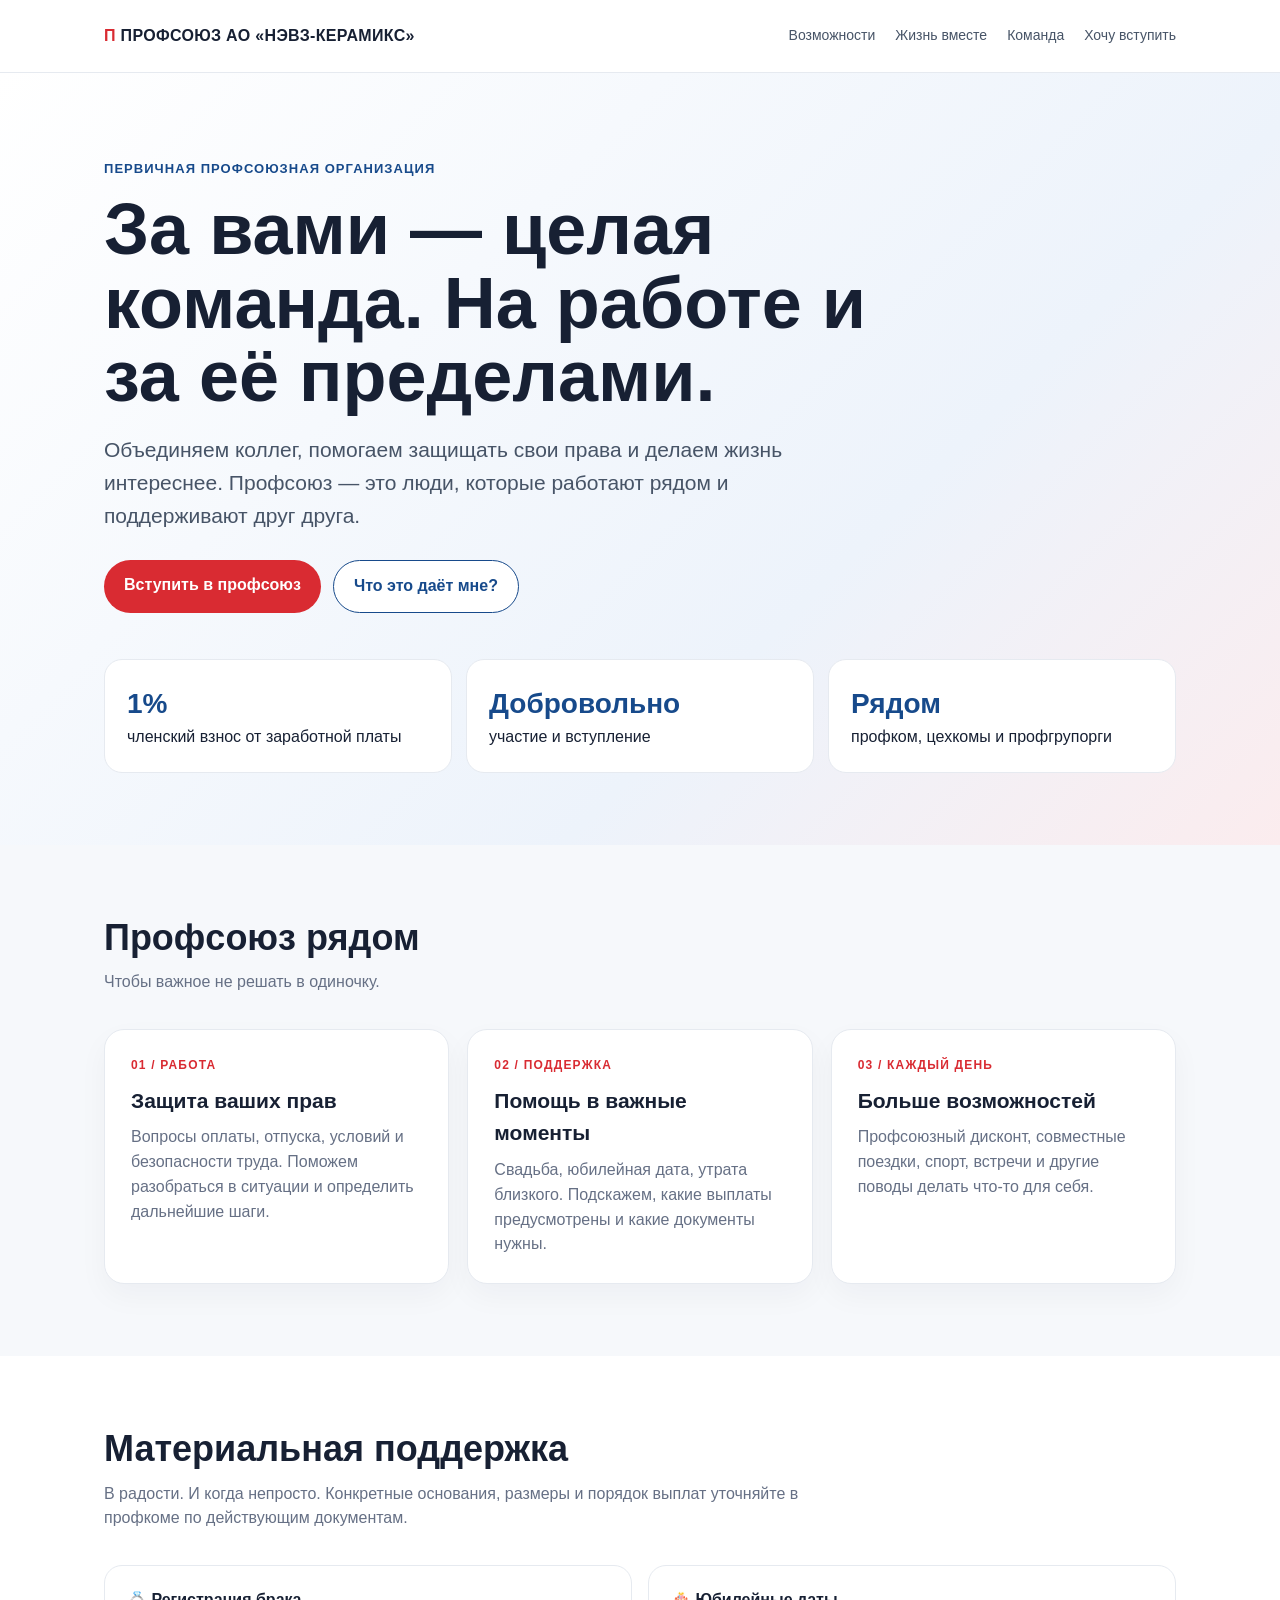
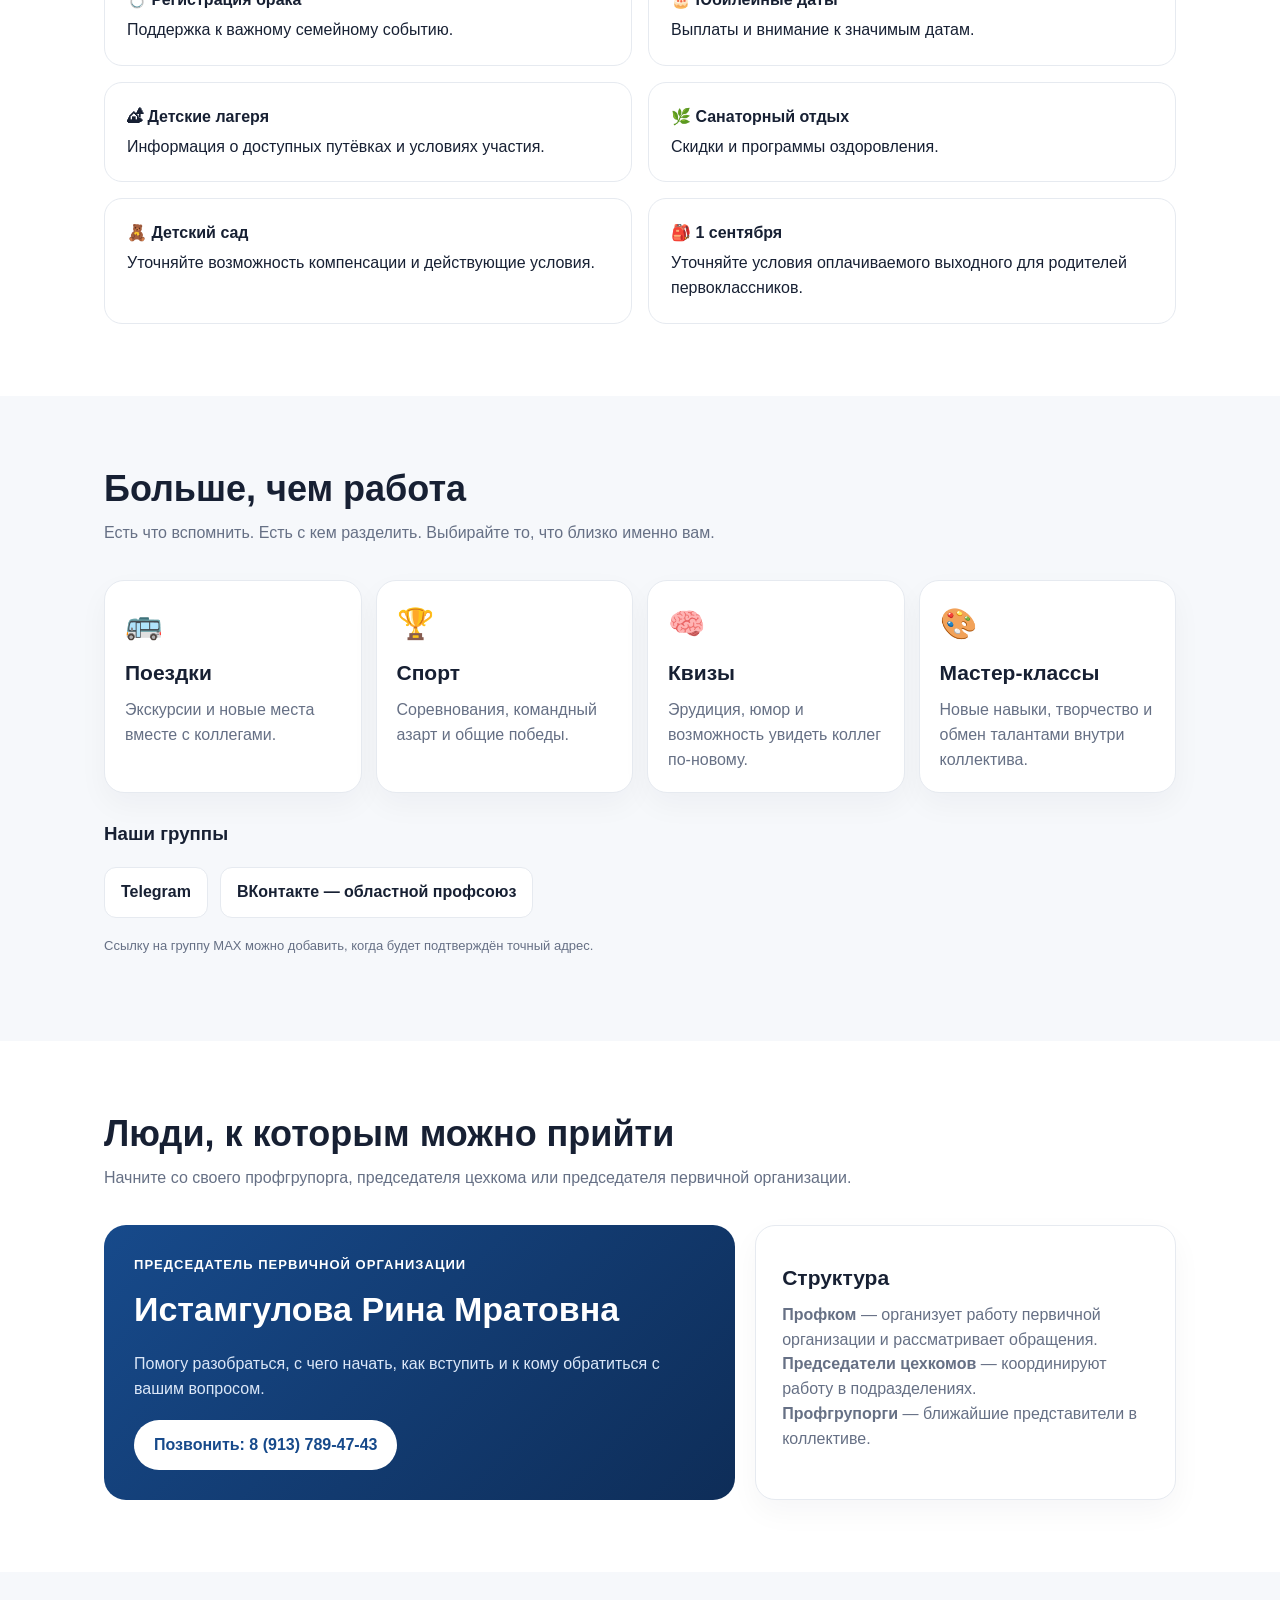
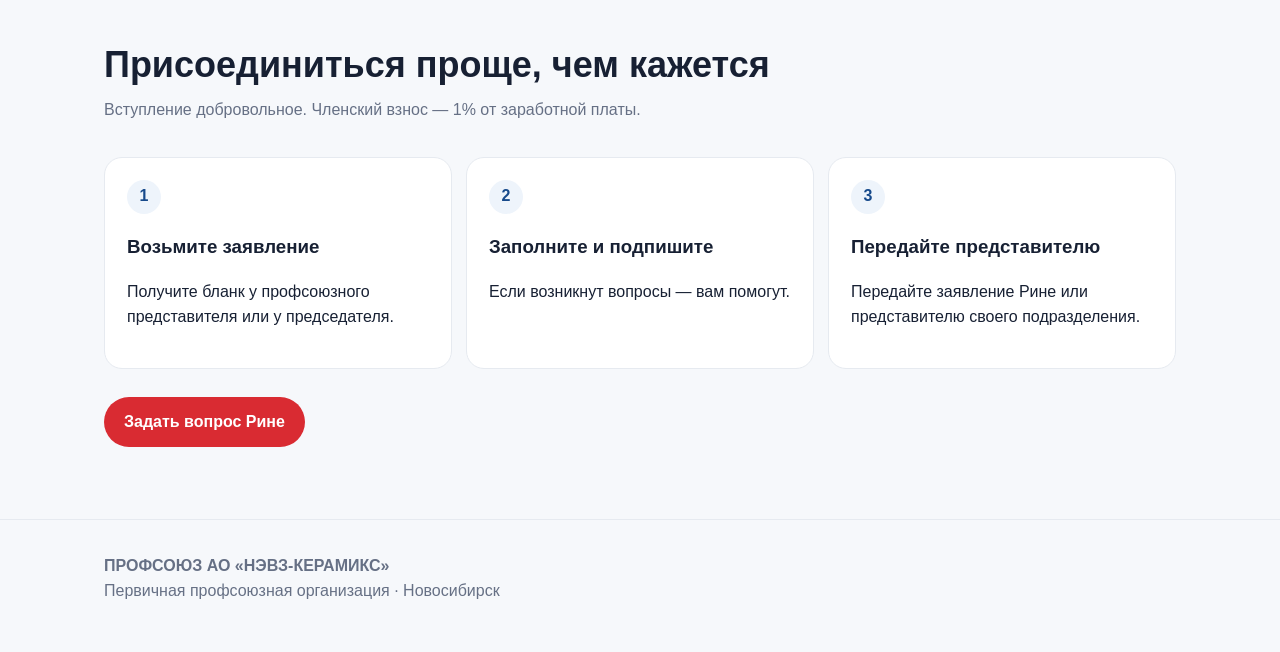
==== profsoyuz/index.html @ 1c648e4d "Add public trade union site" ====
<!doctype html>
<html lang="ru">
<head>
<meta charset="utf-8">
<meta name="viewport" content="width=device-width,initial-scale=1">
<title>Профсоюз АО «НЭВЗ-КЕРАМИКС»</title>
<meta name="description" content="Первичная профсоюзная организация АО «НЭВЗ-КЕРАМИКС»: помощь, льготы, мероприятия, контакты и вступление.">
<style>
:root{--blue:#174a8b;--red:#d92b32;--ink:#172033;--soft:#667085;--bg:#f6f8fb;--card:#fff;--line:#e6eaf0}
*{box-sizing:border-box}html{scroll-behavior:smooth}body{margin:0;font-family:Arial,Helvetica,sans-serif;background:var(--bg);color:var(--ink);line-height:1.55}
a{color:inherit}.wrap{max-width:1120px;margin:auto;padding:0 24px}.top{position:sticky;top:0;background:rgba(255,255,255,.96);backdrop-filter:blur(8px);border-bottom:1px solid var(--line);z-index:20}
.nav{height:72px;display:flex;align-items:center;justify-content:space-between;gap:20px}.brand{font-weight:800;letter-spacing:.02em}.brand b{color:var(--red)}
.links{display:flex;gap:20px;font-size:14px}.links a{text-decoration:none;color:#475467}.btn{display:inline-block;text-decoration:none;padding:13px 20px;border-radius:999px;font-weight:700}
.btn.primary{background:var(--red);color:#fff}.btn.secondary{border:1px solid var(--blue);color:var(--blue);background:#fff}
.hero{padding:86px 0 72px;background:linear-gradient(135deg,#fff 0%,#edf3fb 65%,#fbecee 100%)}.eyebrow{color:var(--blue);font-size:13px;font-weight:800;letter-spacing:.08em;text-transform:uppercase}
h1{font-size:clamp(38px,6vw,72px);line-height:1.02;margin:14px 0 18px;max-width:850px}.lead{font-size:21px;color:#475467;max-width:760px}.actions{display:flex;gap:12px;flex-wrap:wrap;margin-top:28px}
.stats{display:grid;grid-template-columns:repeat(3,1fr);gap:14px;margin-top:46px}.stat{background:#fff;border:1px solid var(--line);border-radius:18px;padding:22px}.stat b{display:block;color:var(--blue);font-size:28px}
section{padding:72px 0}.head{max-width:760px;margin-bottom:34px}.head h2{font-size:36px;line-height:1.15;margin:0 0 12px}.head p{color:var(--soft);margin:0}
.grid3{display:grid;grid-template-columns:repeat(3,1fr);gap:18px}.card{background:var(--card);border:1px solid var(--line);border-radius:20px;padding:26px;box-shadow:0 12px 30px rgba(23,32,51,.04)}
.card .num{font-size:12px;font-weight:800;color:var(--red);letter-spacing:.1em}.card h3{margin:10px 0 8px;font-size:21px}.card p{color:var(--soft);margin:0}
.alt{background:#fff}.benefits{display:grid;grid-template-columns:repeat(2,1fr);gap:16px}.benefit{border:1px solid var(--line);border-radius:18px;padding:22px}.benefit b{display:block;margin-bottom:5px}
.life{display:grid;grid-template-columns:repeat(4,1fr);gap:14px}.life .card{padding:20px}.life .emoji{font-size:30px}
.person{display:grid;grid-template-columns:1.2fr .8fr;gap:20px;align-items:stretch}.personbox{background:linear-gradient(135deg,var(--blue),#0e2d58);color:#fff;border-radius:22px;padding:30px}.personbox p{color:#dbe7f8}.contact{display:flex;gap:10px;flex-wrap:wrap;margin-top:18px}.contact .btn{background:#fff;color:var(--blue)}
.steps{display:grid;grid-template-columns:repeat(3,1fr);gap:14px}.step{background:#fff;border:1px solid var(--line);border-radius:18px;padding:22px}.step span{width:34px;height:34px;border-radius:50%;background:#eef4fb;color:var(--blue);display:grid;place-items:center;font-weight:800}
.socials{display:flex;gap:12px;flex-wrap:wrap}.socials a{padding:12px 16px;border:1px solid var(--line);border-radius:12px;background:#fff;text-decoration:none;font-weight:700}
footer{padding:34px 0 48px;color:#667085;border-top:1px solid var(--line)}
.note{font-size:13px;color:#667085;margin-top:18px}
@media(max-width:850px){.links{display:none}.stats,.grid3,.steps{grid-template-columns:1fr}.benefits,.life,.person{grid-template-columns:1fr}h1{font-size:42px}.hero{padding-top:58px}}
</style>
</head>
<body>
<header class="top"><div class="wrap nav"><div class="brand"><b>П</b> ПРОФСОЮЗ АО «НЭВЗ-КЕРАМИКС»</div><nav class="links"><a href="#benefits">Возможности</a><a href="#life">Жизнь вместе</a><a href="#team">Команда</a><a href="#join">Хочу вступить</a></nav></div></header>

<main>
<section class="hero"><div class="wrap">
<div class="eyebrow">Первичная профсоюзная организация</div>
<h1>За вами — целая команда. На работе и за её пределами.</h1>
<p class="lead">Объединяем коллег, помогаем защищать свои права и делаем жизнь интереснее. Профсоюз — это люди, которые работают рядом и поддерживают друг друга.</p>
<div class="actions"><a class="btn primary" href="#join">Вступить в профсоюз</a><a class="btn secondary" href="#benefits">Что это даёт мне?</a></div>
<div class="stats"><div class="stat"><b>1%</b>членский взнос от заработной платы</div><div class="stat"><b>Добровольно</b>участие и вступление</div><div class="stat"><b>Рядом</b>профком, цехкомы и профгрупорги</div></div>
</div></section>

<section id="benefits"><div class="wrap">
<div class="head"><h2>Профсоюз рядом</h2><p>Чтобы важное не решать в одиночку.</p></div>
<div class="grid3">
<div class="card"><div class="num">01 / РАБОТА</div><h3>Защита ваших прав</h3><p>Вопросы оплаты, отпуска, условий и безопасности труда. Поможем разобраться в ситуации и определить дальнейшие шаги.</p></div>
<div class="card"><div class="num">02 / ПОДДЕРЖКА</div><h3>Помощь в важные моменты</h3><p>Свадьба, юбилейная дата, утрата близкого. Подскажем, какие выплаты предусмотрены и какие документы нужны.</p></div>
<div class="card"><div class="num">03 / КАЖДЫЙ ДЕНЬ</div><h3>Больше возможностей</h3><p>Профсоюзный дисконт, совместные поездки, спорт, встречи и другие поводы делать что-то для себя.</p></div>
</div>
</div></section>

<section class="alt"><div class="wrap">
<div class="head"><h2>Материальная поддержка</h2><p>В радости. И когда непросто. Конкретные основания, размеры и порядок выплат уточняйте в профкоме по действующим документам.</p></div>
<div class="benefits">
<div class="benefit"><b>💍 Регистрация брака</b>Поддержка к важному семейному событию.</div>
<div class="benefit"><b>🎂 Юбилейные даты</b>Выплаты и внимание к значимым датам.</div>
<div class="benefit"><b>🏕 Детские лагеря</b>Информация о доступных путёвках и условиях участия.</div>
<div class="benefit"><b>🌿 Санаторный отдых</b>Скидки и программы оздоровления.</div>
<div class="benefit"><b>🧸 Детский сад</b>Уточняйте возможность компенсации и действующие условия.</div>
<div class="benefit"><b>🎒 1 сентября</b>Уточняйте условия оплачиваемого выходного для родителей первоклассников.</div>
</div>
</div></section>

<section id="life"><div class="wrap">
<div class="head"><h2>Больше, чем работа</h2><p>Есть что вспомнить. Есть с кем разделить. Выбирайте то, что близко именно вам.</p></div>
<div class="life">
<div class="card"><div class="emoji">🚌</div><h3>Поездки</h3><p>Экскурсии и новые места вместе с коллегами.</p></div>
<div class="card"><div class="emoji">🏆</div><h3>Спорт</h3><p>Соревнования, командный азарт и общие победы.</p></div>
<div class="card"><div class="emoji">🧠</div><h3>Квизы</h3><p>Эрудиция, юмор и возможность увидеть коллег по-новому.</p></div>
<div class="card"><div class="emoji">🎨</div><h3>Мастер-классы</h3><p>Новые навыки, творчество и обмен талантами внутри коллектива.</p></div>
</div>
<div style="margin-top:26px"><h3>Наши группы</h3><div class="socials"><a href="https://t.me/ppokeramics" target="_blank" rel="noopener">Telegram</a><a href="https://vk.ru/profelektr" target="_blank" rel="noopener">ВКонтакте — областной профсоюз</a></div><p class="note">Ссылку на группу MAX можно добавить, когда будет подтверждён точный адрес.</p></div>
</div></section>

<section class="alt" id="team"><div class="wrap">
<div class="head"><h2>Люди, к которым можно прийти</h2><p>Начните со своего профгрупорга, председателя цехкома или председателя первичной организации.</p></div>
<div class="person">
<div class="personbox"><div class="eyebrow" style="color:#fff">Председатель первичной организации</div><h2 style="font-size:34px;margin:8px 0">Истамгулова Рина Мратовна</h2><p>Помогу разобраться, с чего начать, как вступить и к кому обратиться с вашим вопросом.</p><div class="contact"><a class="btn" href="tel:+79137894743">Позвонить: 8 (913) 789-47-43</a></div></div>
<div class="card"><h3>Структура</h3><p><b>Профком</b> — организует работу первичной организации и рассматривает обращения.</p><p><b>Председатели цехкомов</b> — координируют работу в подразделениях.</p><p><b>Профгрупорги</b> — ближайшие представители в коллективе.</p></div>
</div>
</div></section>

<section id="join"><div class="wrap">
<div class="head"><h2>Присоединиться проще, чем кажется</h2><p>Вступление добровольное. Членский взнос — 1% от заработной платы.</p></div>
<div class="steps">
<div class="step"><span>1</span><h3>Возьмите заявление</h3><p>Получите бланк у профсоюзного представителя или у председателя.</p></div>
<div class="step"><span>2</span><h3>Заполните и подпишите</h3><p>Если возникнут вопросы — вам помогут.</p></div>
<div class="step"><span>3</span><h3>Передайте представителю</h3><p>Передайте заявление Рине или представителю своего подразделения.</p></div>
</div>
<div class="actions"><a class="btn primary" href="tel:+79137894743">Задать вопрос Рине</a></div>
</div></section>
</main>
<footer><div class="wrap"><b>ПРОФСОЮЗ АО «НЭВЗ-КЕРАМИКС»</b><br>Первичная профсоюзная организация · Новосибирск</div></footer>
</body></html>
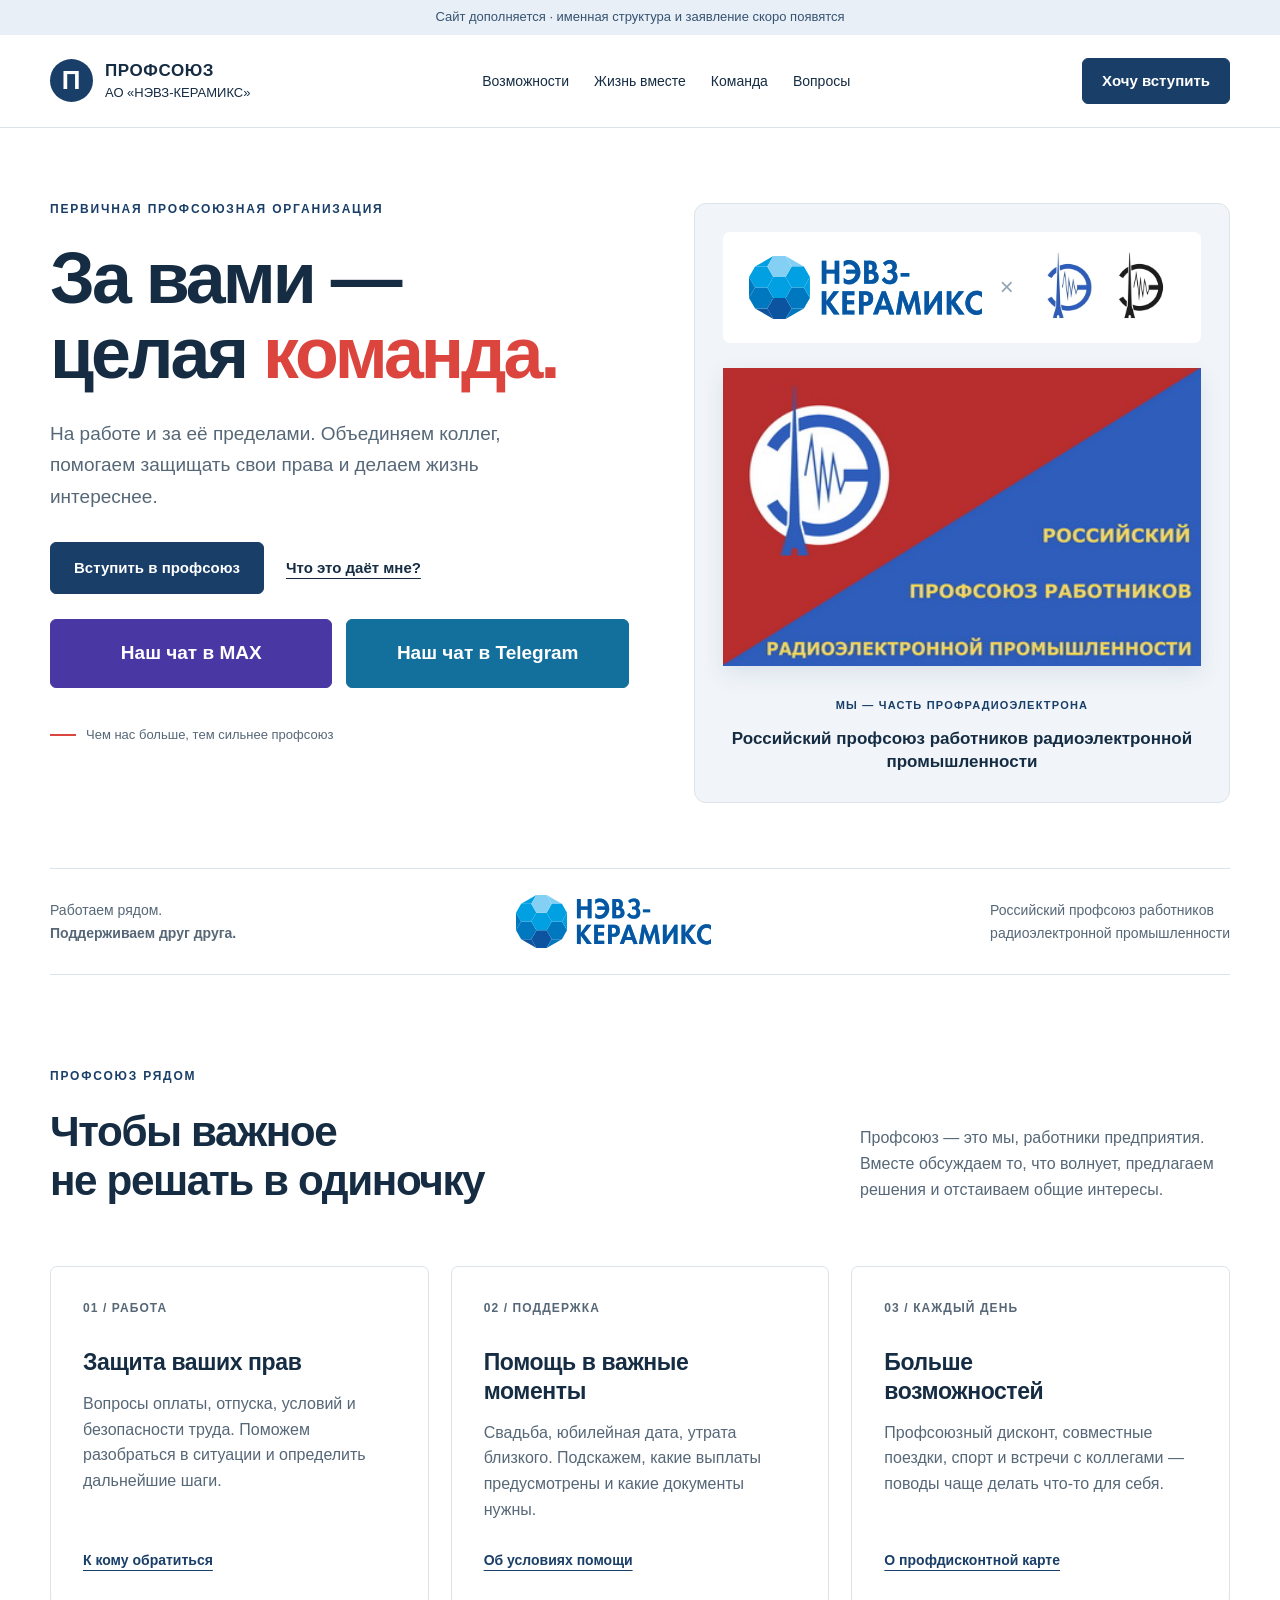
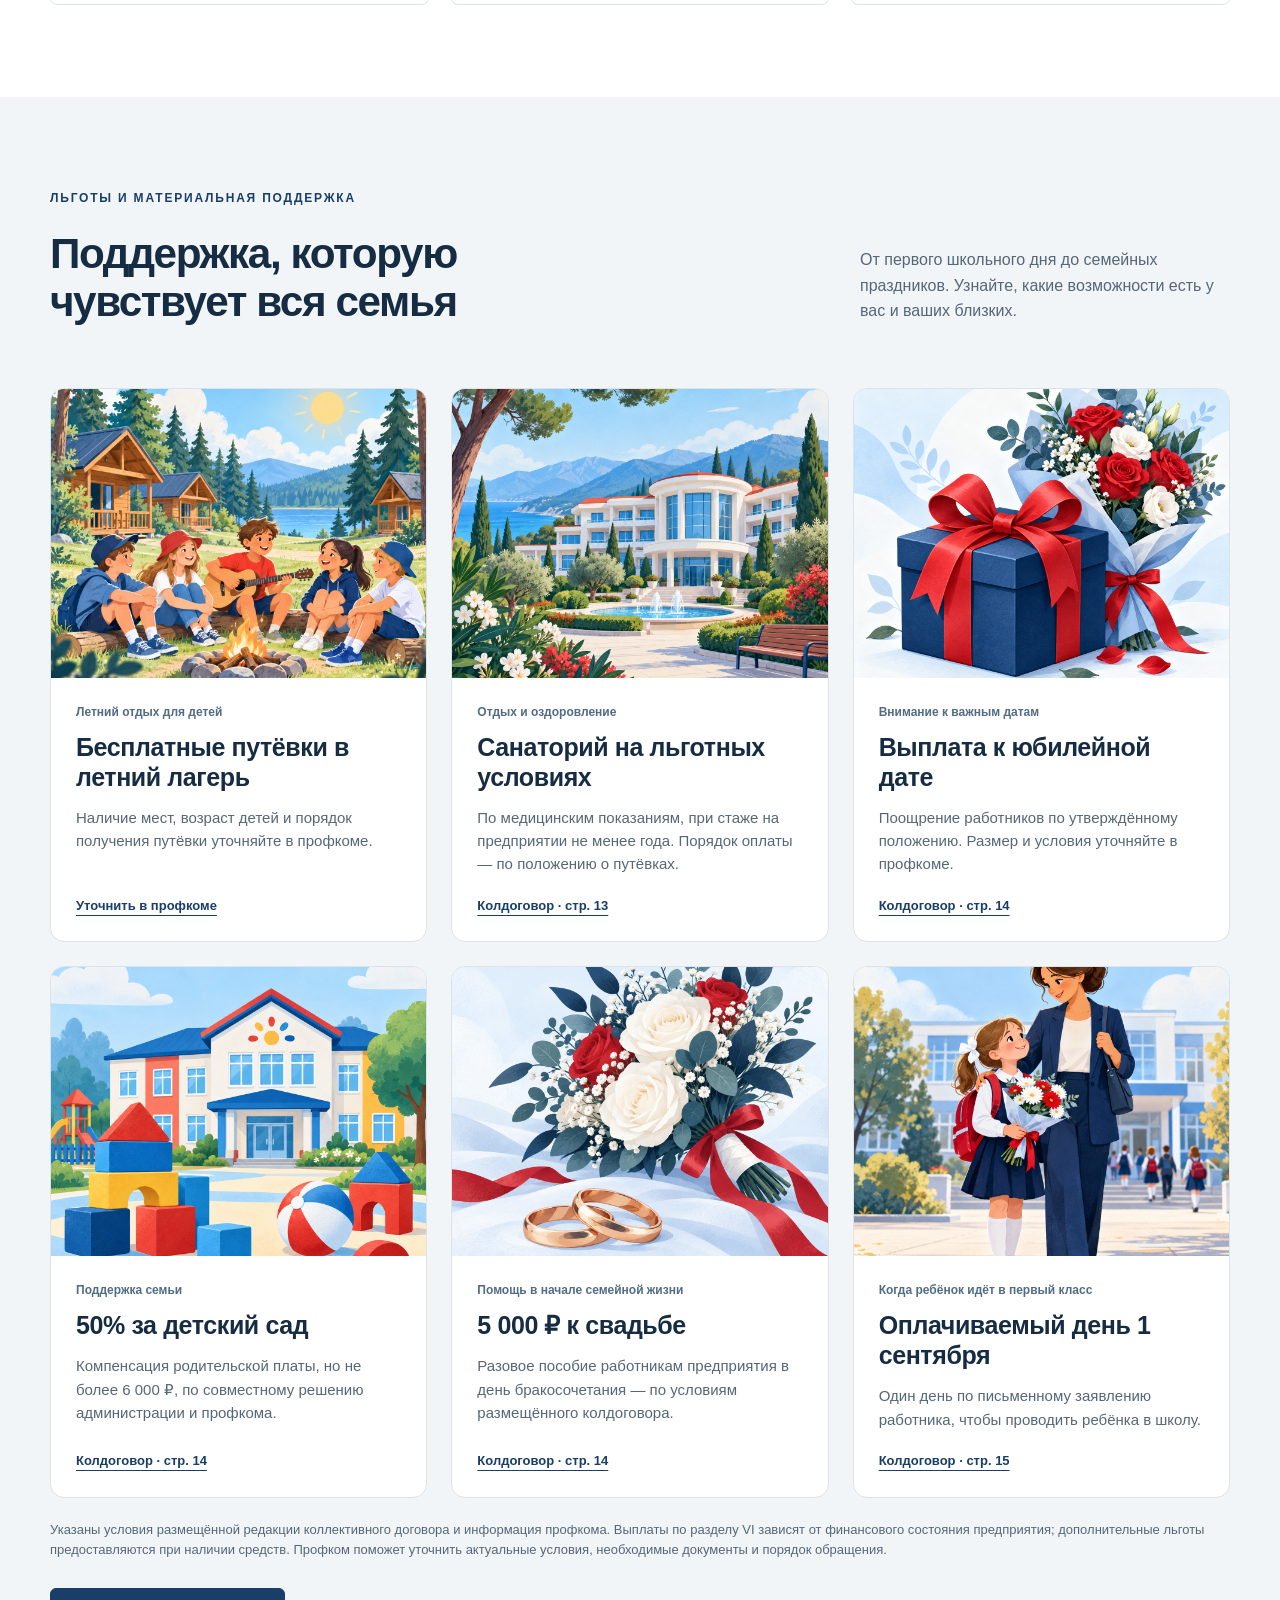
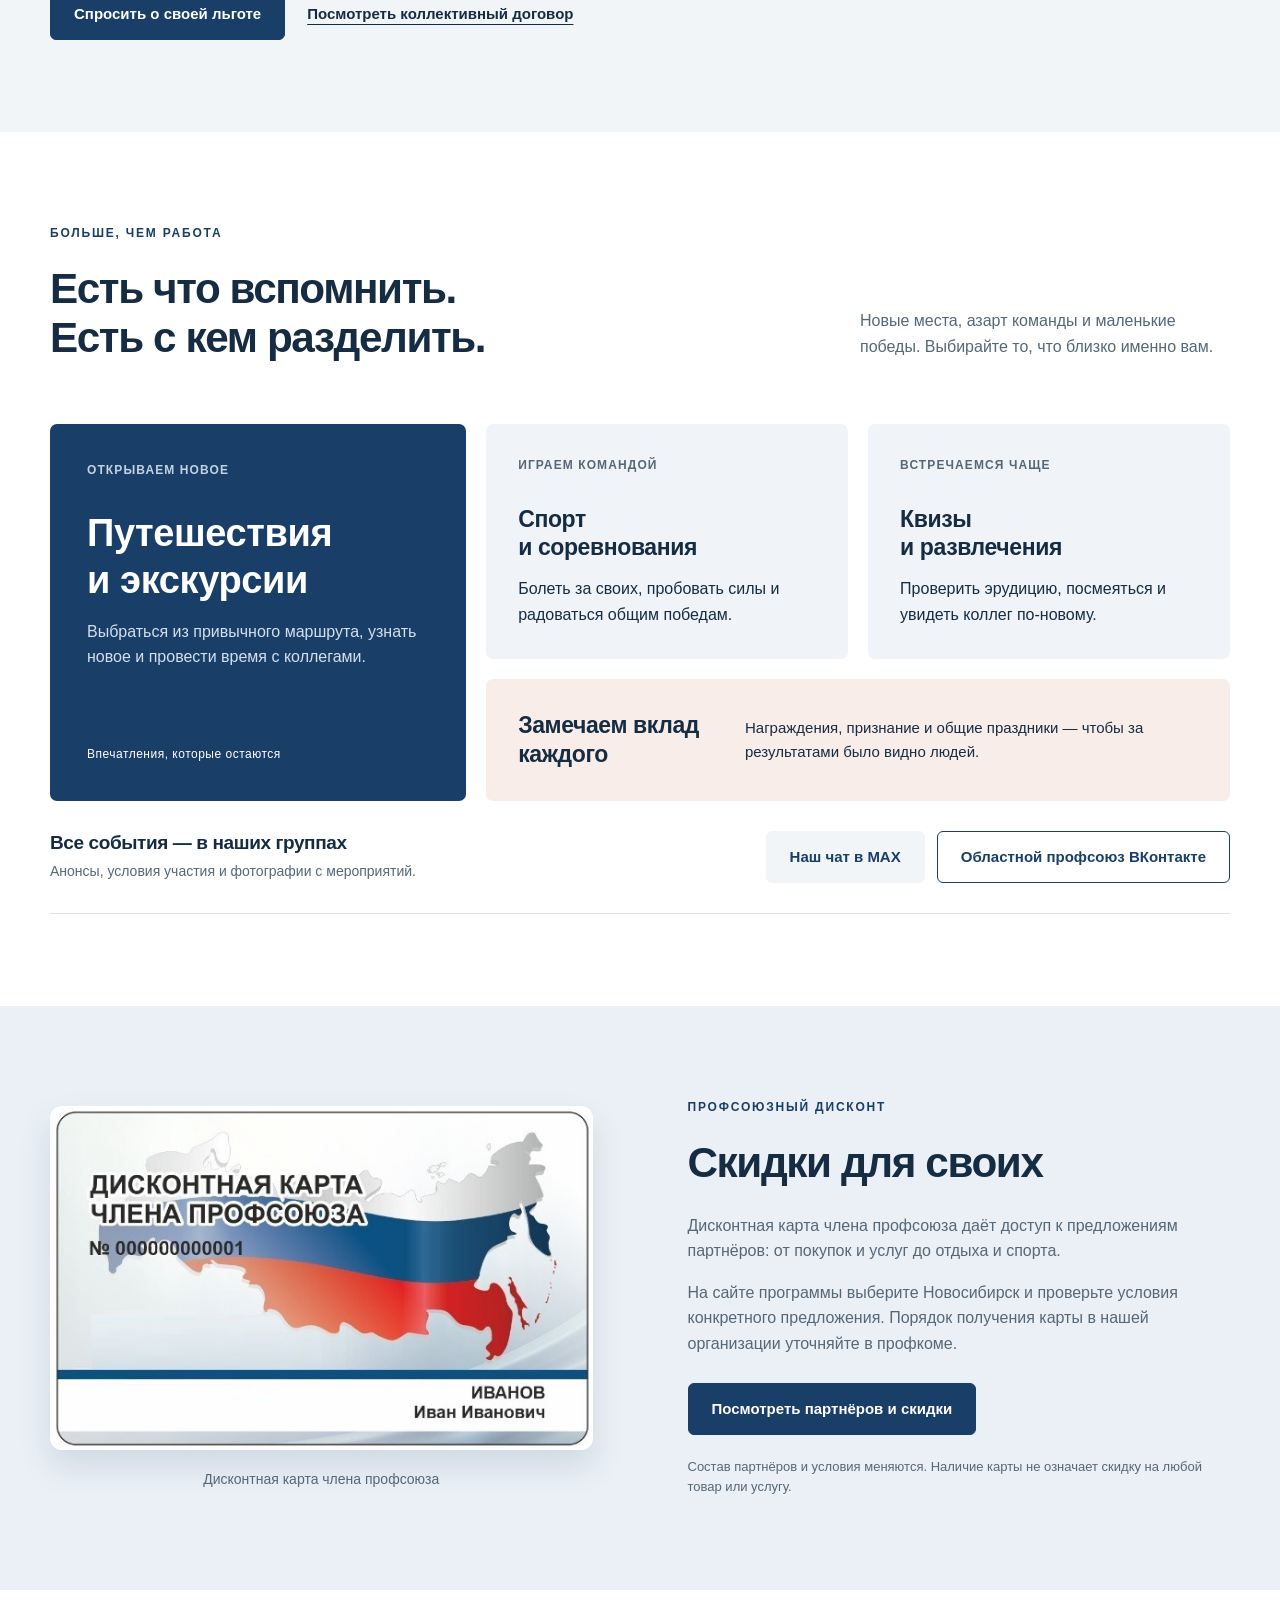
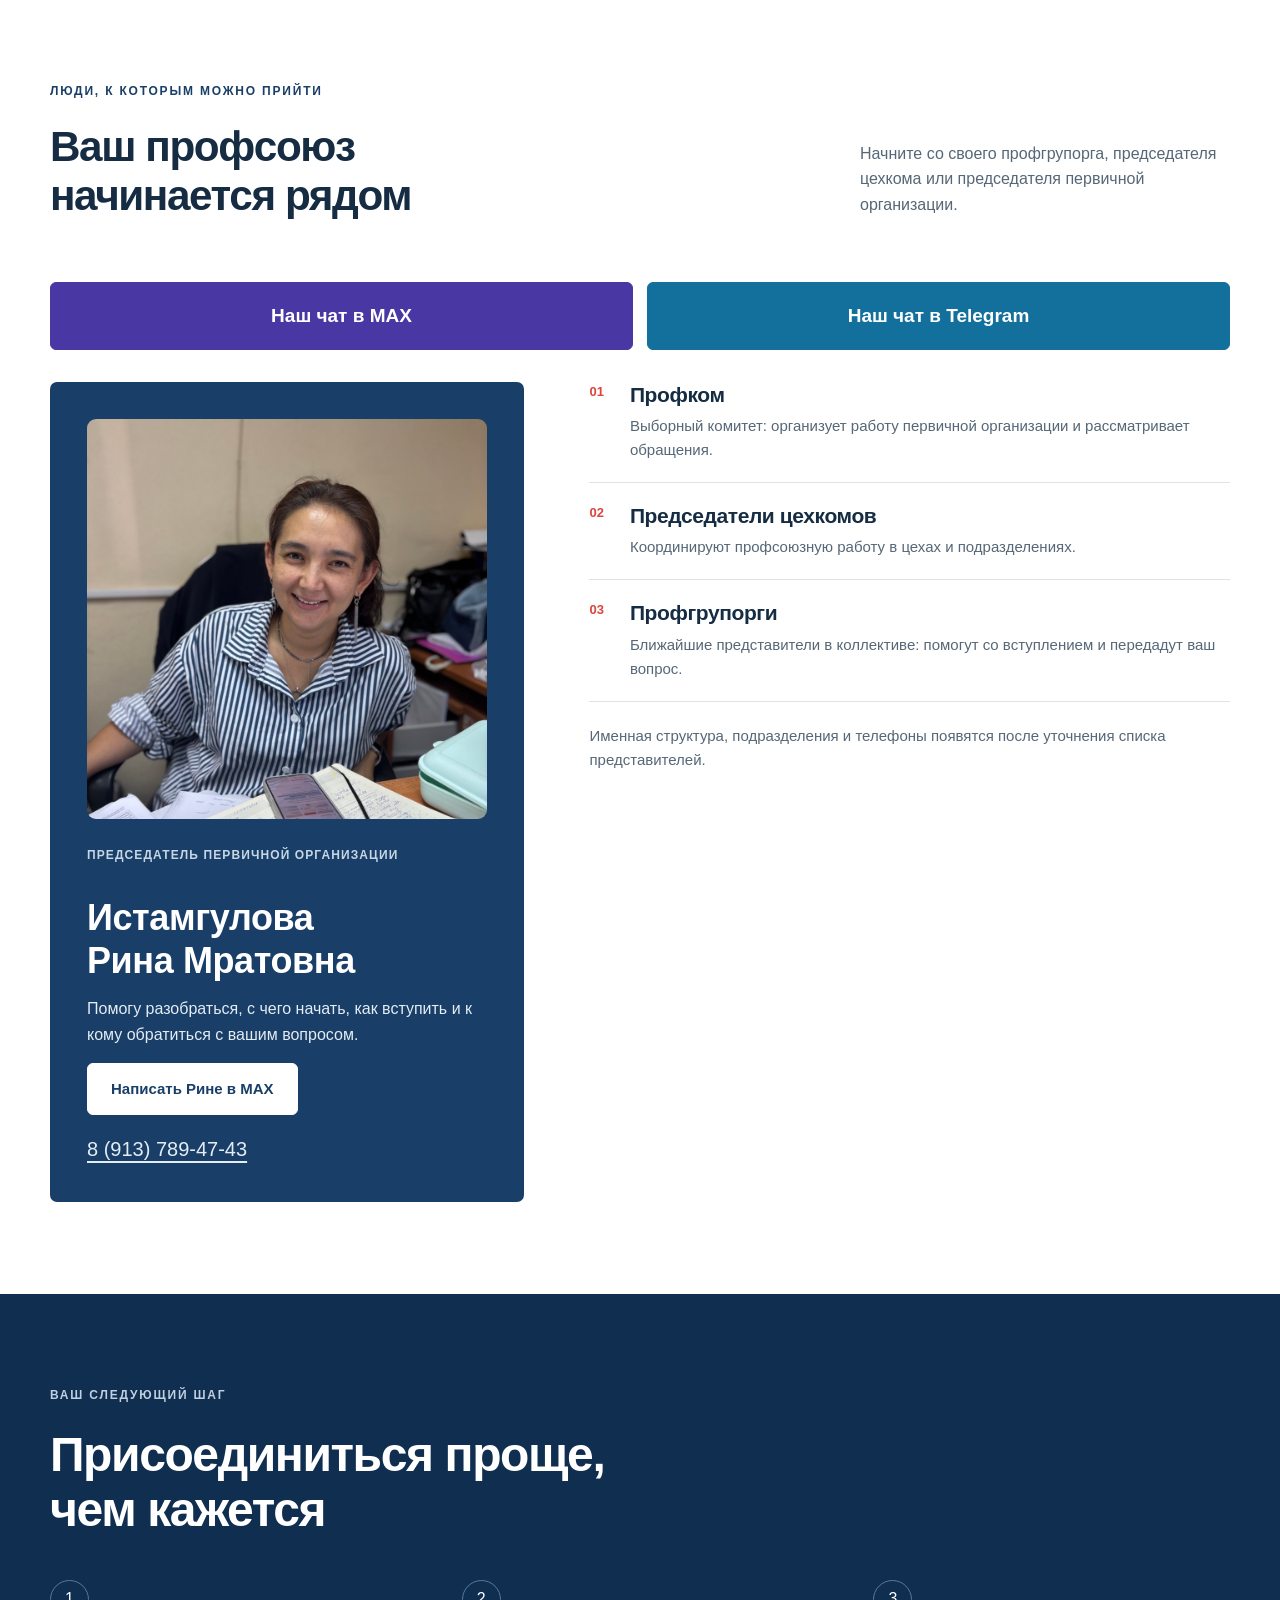
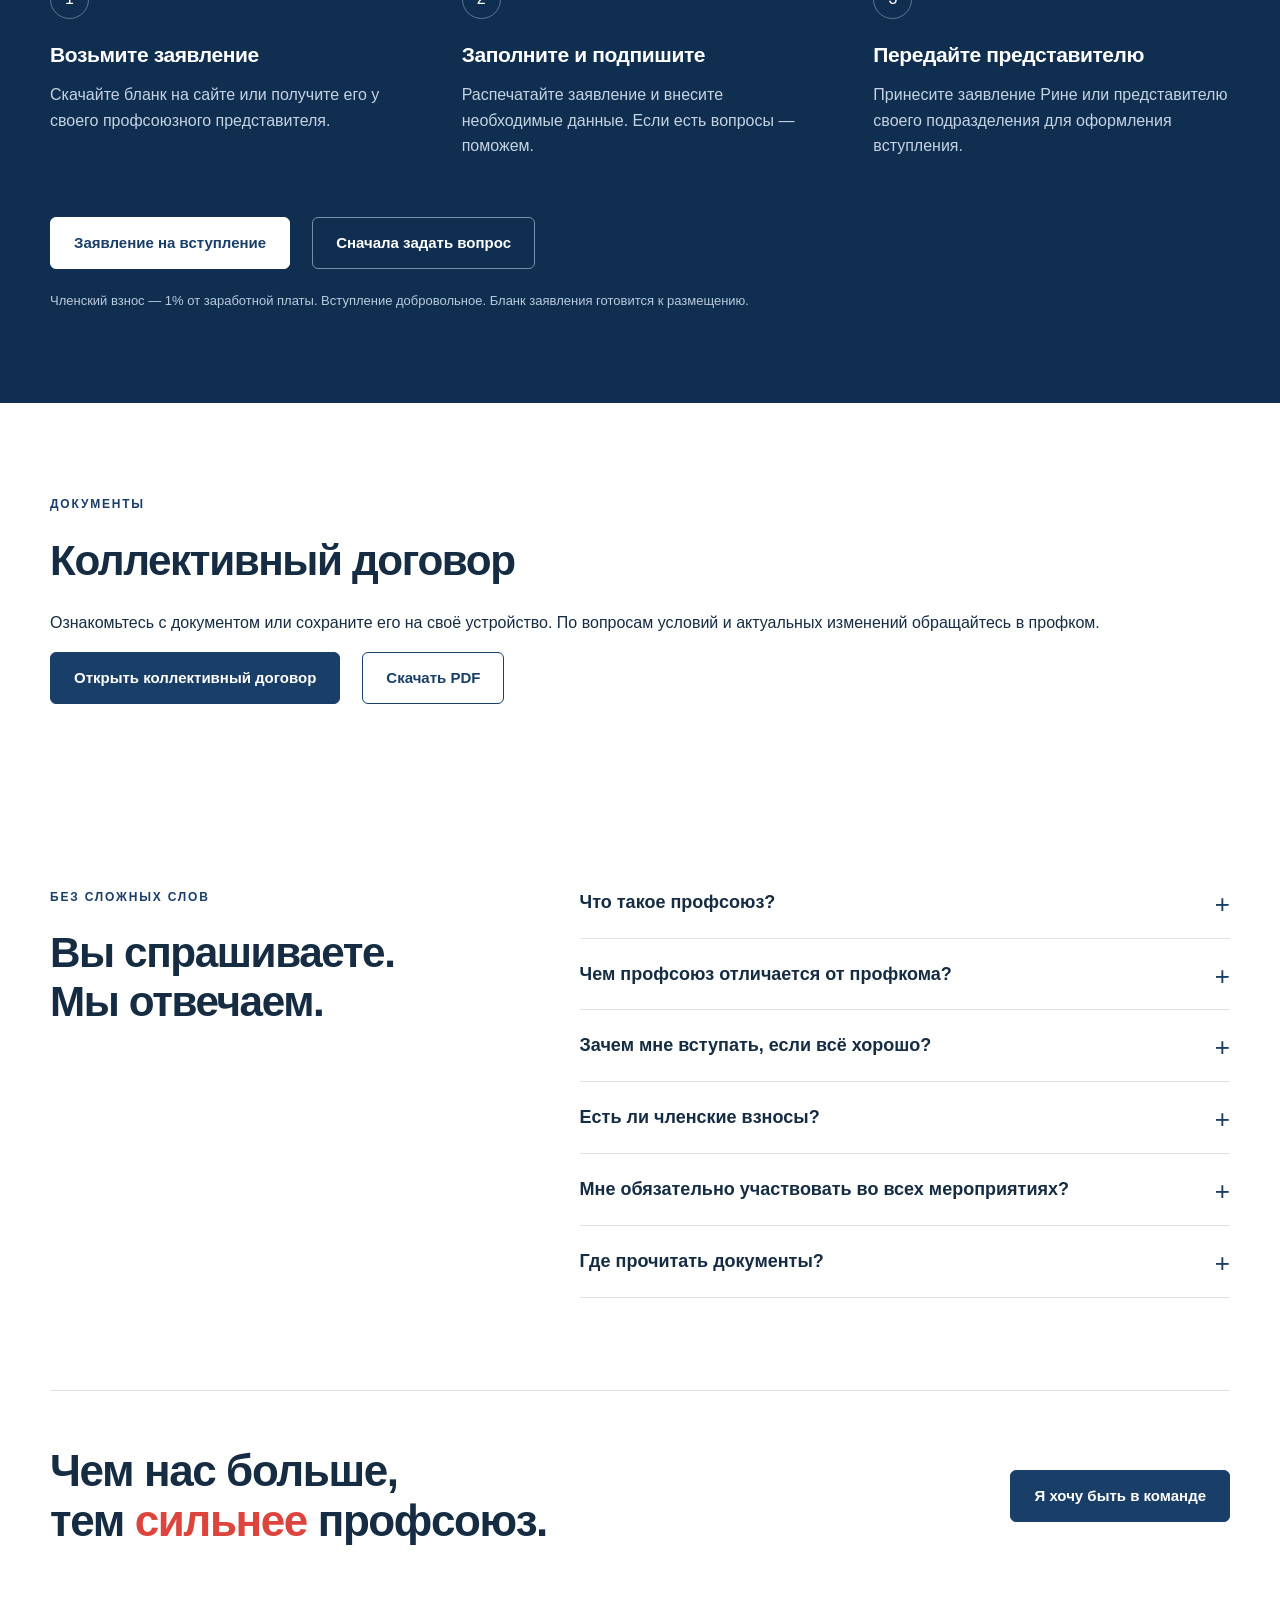
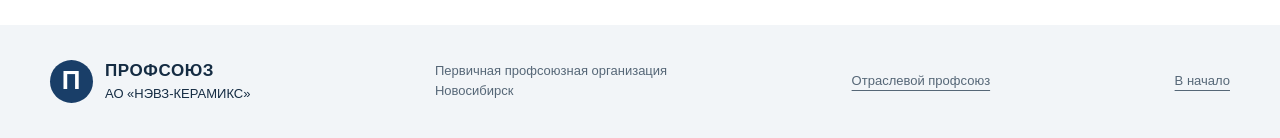
==== commit e578d871: "Mirror current trade union site with original assets and collective agreement" ====
--- a/profsoyuz/index.html
+++ b/profsoyuz/index.html
@@ -1,94 +1,14 @@
-<!doctype html>
-<html lang="ru">
-<head>
-<meta charset="utf-8">
-<meta name="viewport" content="width=device-width,initial-scale=1">
-<title>Профсоюз АО «НЭВЗ-КЕРАМИКС»</title>
-<meta name="description" content="Первичная профсоюзная организация АО «НЭВЗ-КЕРАМИКС»: помощь, льготы, мероприятия, контакты и вступление.">
-<style>
-:root{--blue:#174a8b;--red:#d92b32;--ink:#172033;--soft:#667085;--bg:#f6f8fb;--card:#fff;--line:#e6eaf0}
-*{box-sizing:border-box}html{scroll-behavior:smooth}body{margin:0;font-family:Arial,Helvetica,sans-serif;background:var(--bg);color:var(--ink);line-height:1.55}
-a{color:inherit}.wrap{max-width:1120px;margin:auto;padding:0 24px}.top{position:sticky;top:0;background:rgba(255,255,255,.96);backdrop-filter:blur(8px);border-bottom:1px solid var(--line);z-index:20}
-.nav{height:72px;display:flex;align-items:center;justify-content:space-between;gap:20px}.brand{font-weight:800;letter-spacing:.02em}.brand b{color:var(--red)}
-.links{display:flex;gap:20px;font-size:14px}.links a{text-decoration:none;color:#475467}.btn{display:inline-block;text-decoration:none;padding:13px 20px;border-radius:999px;font-weight:700}
-.btn.primary{background:var(--red);color:#fff}.btn.secondary{border:1px solid var(--blue);color:var(--blue);background:#fff}
-.hero{padding:86px 0 72px;background:linear-gradient(135deg,#fff 0%,#edf3fb 65%,#fbecee 100%)}.eyebrow{color:var(--blue);font-size:13px;font-weight:800;letter-spacing:.08em;text-transform:uppercase}
-h1{font-size:clamp(38px,6vw,72px);line-height:1.02;margin:14px 0 18px;max-width:850px}.lead{font-size:21px;color:#475467;max-width:760px}.actions{display:flex;gap:12px;flex-wrap:wrap;margin-top:28px}
-.stats{display:grid;grid-template-columns:repeat(3,1fr);gap:14px;margin-top:46px}.stat{background:#fff;border:1px solid var(--line);border-radius:18px;padding:22px}.stat b{display:block;color:var(--blue);font-size:28px}
-section{padding:72px 0}.head{max-width:760px;margin-bottom:34px}.head h2{font-size:36px;line-height:1.15;margin:0 0 12px}.head p{color:var(--soft);margin:0}
-.grid3{display:grid;grid-template-columns:repeat(3,1fr);gap:18px}.card{background:var(--card);border:1px solid var(--line);border-radius:20px;padding:26px;box-shadow:0 12px 30px rgba(23,32,51,.04)}
-.card .num{font-size:12px;font-weight:800;color:var(--red);letter-spacing:.1em}.card h3{margin:10px 0 8px;font-size:21px}.card p{color:var(--soft);margin:0}
-.alt{background:#fff}.benefits{display:grid;grid-template-columns:repeat(2,1fr);gap:16px}.benefit{border:1px solid var(--line);border-radius:18px;padding:22px}.benefit b{display:block;margin-bottom:5px}
-.life{display:grid;grid-template-columns:repeat(4,1fr);gap:14px}.life .card{padding:20px}.life .emoji{font-size:30px}
-.person{display:grid;grid-template-columns:1.2fr .8fr;gap:20px;align-items:stretch}.personbox{background:linear-gradient(135deg,var(--blue),#0e2d58);color:#fff;border-radius:22px;padding:30px}.personbox p{color:#dbe7f8}.contact{display:flex;gap:10px;flex-wrap:wrap;margin-top:18px}.contact .btn{background:#fff;color:var(--blue)}
-.steps{display:grid;grid-template-columns:repeat(3,1fr);gap:14px}.step{background:#fff;border:1px solid var(--line);border-radius:18px;padding:22px}.step span{width:34px;height:34px;border-radius:50%;background:#eef4fb;color:var(--blue);display:grid;place-items:center;font-weight:800}
-.socials{display:flex;gap:12px;flex-wrap:wrap}.socials a{padding:12px 16px;border:1px solid var(--line);border-radius:12px;background:#fff;text-decoration:none;font-weight:700}
-footer{padding:34px 0 48px;color:#667085;border-top:1px solid var(--line)}
-.note{font-size:13px;color:#667085;margin-top:18px}
-@media(max-width:850px){.links{display:none}.stats,.grid3,.steps{grid-template-columns:1fr}.benefits,.life,.person{grid-template-columns:1fr}h1{font-size:42px}.hero{padding-top:58px}}
-</style>
-</head>
-<body>
-<header class="top"><div class="wrap nav"><div class="brand"><b>П</b> ПРОФСОЮЗ АО «НЭВЗ-КЕРАМИКС»</div><nav class="links"><a href="#benefits">Возможности</a><a href="#life">Жизнь вместе</a><a href="#team">Команда</a><a href="#join">Хочу вступить</a></nav></div></header>
-
-<main>
-<section class="hero"><div class="wrap">
-<div class="eyebrow">Первичная профсоюзная организация</div>
-<h1>За вами — целая команда. На работе и за её пределами.</h1>
-<p class="lead">Объединяем коллег, помогаем защищать свои права и делаем жизнь интереснее. Профсоюз — это люди, которые работают рядом и поддерживают друг друга.</p>
-<div class="actions"><a class="btn primary" href="#join">Вступить в профсоюз</a><a class="btn secondary" href="#benefits">Что это даёт мне?</a></div>
-<div class="stats"><div class="stat"><b>1%</b>членский взнос от заработной платы</div><div class="stat"><b>Добровольно</b>участие и вступление</div><div class="stat"><b>Рядом</b>профком, цехкомы и профгрупорги</div></div>
-</div></section>
-
-<section id="benefits"><div class="wrap">
-<div class="head"><h2>Профсоюз рядом</h2><p>Чтобы важное не решать в одиночку.</p></div>
-<div class="grid3">
-<div class="card"><div class="num">01 / РАБОТА</div><h3>Защита ваших прав</h3><p>Вопросы оплаты, отпуска, условий и безопасности труда. Поможем разобраться в ситуации и определить дальнейшие шаги.</p></div>
-<div class="card"><div class="num">02 / ПОДДЕРЖКА</div><h3>Помощь в важные моменты</h3><p>Свадьба, юбилейная дата, утрата близкого. Подскажем, какие выплаты предусмотрены и какие документы нужны.</p></div>
-<div class="card"><div class="num">03 / КАЖДЫЙ ДЕНЬ</div><h3>Больше возможностей</h3><p>Профсоюзный дисконт, совместные поездки, спорт, встречи и другие поводы делать что-то для себя.</p></div>
-</div>
-</div></section>
-
-<section class="alt"><div class="wrap">
-<div class="head"><h2>Материальная поддержка</h2><p>В радости. И когда непросто. Конкретные основания, размеры и порядок выплат уточняйте в профкоме по действующим документам.</p></div>
-<div class="benefits">
-<div class="benefit"><b>💍 Регистрация брака</b>Поддержка к важному семейному событию.</div>
-<div class="benefit"><b>🎂 Юбилейные даты</b>Выплаты и внимание к значимым датам.</div>
-<div class="benefit"><b>🏕 Детские лагеря</b>Информация о доступных путёвках и условиях участия.</div>
-<div class="benefit"><b>🌿 Санаторный отдых</b>Скидки и программы оздоровления.</div>
-<div class="benefit"><b>🧸 Детский сад</b>Уточняйте возможность компенсации и действующие условия.</div>
-<div class="benefit"><b>🎒 1 сентября</b>Уточняйте условия оплачиваемого выходного для родителей первоклассников.</div>
-</div>
-</div></section>
-
-<section id="life"><div class="wrap">
-<div class="head"><h2>Больше, чем работа</h2><p>Есть что вспомнить. Есть с кем разделить. Выбирайте то, что близко именно вам.</p></div>
-<div class="life">
-<div class="card"><div class="emoji">🚌</div><h3>Поездки</h3><p>Экскурсии и новые места вместе с коллегами.</p></div>
-<div class="card"><div class="emoji">🏆</div><h3>Спорт</h3><p>Соревнования, командный азарт и общие победы.</p></div>
-<div class="card"><div class="emoji">🧠</div><h3>Квизы</h3><p>Эрудиция, юмор и возможность увидеть коллег по-новому.</p></div>
-<div class="card"><div class="emoji">🎨</div><h3>Мастер-классы</h3><p>Новые навыки, творчество и обмен талантами внутри коллектива.</p></div>
-</div>
-<div style="margin-top:26px"><h3>Наши группы</h3><div class="socials"><a href="https://t.me/ppokeramics" target="_blank" rel="noopener">Telegram</a><a href="https://vk.ru/profelektr" target="_blank" rel="noopener">ВКонтакте — областной профсоюз</a></div><p class="note">Ссылку на группу MAX можно добавить, когда будет подтверждён точный адрес.</p></div>
-</div></section>
-
-<section class="alt" id="team"><div class="wrap">
-<div class="head"><h2>Люди, к которым можно прийти</h2><p>Начните со своего профгрупорга, председателя цехкома или председателя первичной организации.</p></div>
-<div class="person">
-<div class="personbox"><div class="eyebrow" style="color:#fff">Председатель первичной организации</div><h2 style="font-size:34px;margin:8px 0">Истамгулова Рина Мратовна</h2><p>Помогу разобраться, с чего начать, как вступить и к кому обратиться с вашим вопросом.</p><div class="contact"><a class="btn" href="tel:+79137894743">Позвонить: 8 (913) 789-47-43</a></div></div>
-<div class="card"><h3>Структура</h3><p><b>Профком</b> — организует работу первичной организации и рассматривает обращения.</p><p><b>Председатели цехкомов</b> — координируют работу в подразделениях.</p><p><b>Профгрупорги</b> — ближайшие представители в коллективе.</p></div>
-</div>
-</div></section>
-
-<section id="join"><div class="wrap">
-<div class="head"><h2>Присоединиться проще, чем кажется</h2><p>Вступление добровольное. Членский взнос — 1% от заработной платы.</p></div>
-<div class="steps">
-<div class="step"><span>1</span><h3>Возьмите заявление</h3><p>Получите бланк у профсоюзного представителя или у председателя.</p></div>
-<div class="step"><span>2</span><h3>Заполните и подпишите</h3><p>Если возникнут вопросы — вам помогут.</p></div>
-<div class="step"><span>3</span><h3>Передайте представителю</h3><p>Передайте заявление Рине или представителю своего подразделения.</p></div>
-</div>
-<div class="actions"><a class="btn primary" href="tel:+79137894743">Задать вопрос Рине</a></div>
-</div></section>
-</main>
-<footer><div class="wrap"><b>ПРОФСОЮЗ АО «НЭВЗ-КЕРАМИКС»</b><br>Первичная профсоюзная организация · Новосибирск</div></footer>
-</body></html>+<!doctype html><html lang="ru"><head><meta charset="utf-8"><meta name="viewport" content="width=device-width,initial-scale=1"><meta name="description" content="Профсоюз АО «НЭВЗ-КЕРАМИКС»: поддержка работников, защита трудовых прав, совместный отдых и вступление в профсоюз."><title>Профсоюз АО «НЭВЗ-КЕРАМИКС» — вместе сильнее</title><link rel="icon" href="data:image/svg+xml,%3Csvg xmlns='http://www.w3.org/2000/svg' viewBox='0 0 32 32'%3E%3Crect width='32' height='32' rx='8' fill='%231b416d'/%3E%3Cpath d='M8 24V9h16v15h-5V14h-6v10' fill='white'/%3E%3C/svg%3E"><link rel="stylesheet" href="style.css"></head><body>
+<div class="preview">Сайт дополняется · именная структура и заявление скоро появятся</div>
+<header><div class="wrap header"><a class="brand" href="#home"><span class="brand-symbol">П</span><span>ПРОФСОЮЗ<small>АО «НЭВЗ-КЕРАМИКС»</small></span></a><nav aria-label="Основная навигация"><a href="#support">Возможности</a><a href="#life">Жизнь вместе</a><a href="#team">Команда</a><a href="#faq">Вопросы</a></nav><a class="button small" href="#join">Хочу вступить</a></div></header>
+<main><section class="hero wrap" id="home"><div class="hero-copy"><p class="eyebrow">ПЕРВИЧНАЯ ПРОФСОЮЗНАЯ ОРГАНИЗАЦИЯ</p><h1>За вами —<br>целая <em>команда.</em></h1><p class="lead">На работе и за её пределами. Объединяем коллег, помогаем защищать свои права и делаем жизнь интереснее.</p><div class="actions"><a class="button" href="#join">Вступить в профсоюз</a><a class="text-link" href="#support">Что это даёт мне?</a></div><div class="chat-buttons"><a class="button chat-max" href="https://max.ru/join/9cGgbJzEIIuREvrA00AGl0H8Tqwx5pviDRx-MB-zIwA" target="_blank" rel="noopener noreferrer">Наш чат в MAX</a><a class="button chat-telegram" href="https://t.me/ppokeramics" target="_blank" rel="noopener noreferrer">Наш чат в Telegram</a></div><div class="hero-note"><span></span>Чем нас больше, тем сильнее профсоюз</div></div><div class="hero-visual union-composition"><div class="partner-logos"><img src="assets/logo.svg" alt="НЭВЗ-КЕРАМИКС"><span class="logo-divider" aria-hidden="true">×</span><img src="assets/union-emblem.jpg" alt="Эмблема Профрадиоэлектрона"></div><div class="large-union-flag"><img src="assets/flag.jpg" alt="Красно-синий флаг Российского профсоюза работников радиоэлектронной промышленности"></div><div class="union-affiliation"><span>МЫ — ЧАСТЬ ПРОФРАДИОЭЛЕКТРОНА</span><p>Российский профсоюз работников радиоэлектронной промышленности</p></div></div></section>
+<div class="identity wrap"><span>Работаем рядом.<br><b>Поддерживаем друг друга.</b></span><img src="assets/logo.svg" alt="НЭВЗ-КЕРАМИКС — логотип с официального сайта предприятия"><p>Российский профсоюз работников<br>радиоэлектронной промышленности</p></div>
+<section class="section wrap" id="support"><div class="section-head"><div><p class="eyebrow">ПРОФСОЮЗ РЯДОМ</p><h2>Чтобы важное<br>не решать в одиночку</h2></div><p>Профсоюз — это мы, работники предприятия. Вместе обсуждаем то, что волнует, предлагаем решения и отстаиваем общие интересы.</p></div><div class="benefits"><article class="benefit"><span class="number">01 / РАБОТА</span><h3>Защита ваших прав</h3><p>Вопросы оплаты, отпуска, условий и безопасности труда. Поможем разобраться в ситуации и определить дальнейшие шаги.</p><a href="#team">К кому обратиться</a></article><article class="benefit"><span class="number">02 / ПОДДЕРЖКА</span><h3>Помощь в важные моменты</h3><p>Свадьба, юбилейная дата, утрата близкого. Подскажем, какие выплаты предусмотрены и какие документы нужны.</p><a href="#payments">Об условиях помощи</a></article><article class="benefit"><span class="number">03 / КАЖДЫЙ ДЕНЬ</span><h3>Больше возможностей</h3><p>Профсоюзный дисконт, совместные поездки, спорт и встречи с коллегами — поводы чаще делать что-то для себя.</p><a href="#discount">О профдисконтной карте</a></article></div></section>
+<section class="payments section" id="payments"><div class="wrap"><div class="section-head"><div><p class="eyebrow">ЛЬГОТЫ И МАТЕРИАЛЬНАЯ ПОДДЕРЖКА</p><h2>Поддержка, которую<br>чувствует вся семья</h2></div><p>От первого школьного дня до семейных праздников. Узнайте, какие возможности есть у вас и ваших близких.</p></div><div class="visual-benefits"><article class="visual-benefit"><img src="assets/benefits/camp.png" alt="" loading="lazy" width="1024" height="1024"><div class="visual-benefit-copy"><p class="benefit-kicker">Летний отдых для детей</p><h3>Бесплатные путёвки в летний лагерь</h3><p>Наличие мест, возраст детей и порядок получения путёвки уточняйте в профкоме.</p><a class="benefit-source" href="#team">Уточнить в профкоме</a></div></article><article class="visual-benefit"><img src="assets/benefits/sanatorium.png" alt="" loading="lazy" width="1024" height="1024"><div class="visual-benefit-copy"><p class="benefit-kicker">Отдых и оздоровление</p><h3>Санаторий на льготных условиях</h3><p>По медицинским показаниям, при стаже на предприятии не менее года. Порядок оплаты — по положению о путёвках.</p><a class="benefit-source" href="documents/collective-agreement.pdf#page=13" target="_blank" rel="noopener noreferrer">Колдоговор · стр. 13</a></div></article><article class="visual-benefit"><img src="assets/benefits/anniversary.png" alt="" loading="lazy" width="1024" height="1024"><div class="visual-benefit-copy"><p class="benefit-kicker">Внимание к важным датам</p><h3>Выплата к юбилейной дате</h3><p>Поощрение работников по утверждённому положению. Размер и условия уточняйте в профкоме.</p><a class="benefit-source" href="documents/collective-agreement.pdf#page=14" target="_blank" rel="noopener noreferrer">Колдоговор · стр. 14</a></div></article><article class="visual-benefit"><img src="assets/benefits/kindergarten.png" alt="" loading="lazy" width="1024" height="1024"><div class="visual-benefit-copy"><p class="benefit-kicker">Поддержка семьи</p><h3>50% за детский сад</h3><p>Компенсация родительской платы, но не более 6 000 ₽, по совместному решению администрации и профкома.</p><a class="benefit-source" href="documents/collective-agreement.pdf#page=14" target="_blank" rel="noopener noreferrer">Колдоговор · стр. 14</a></div></article><article class="visual-benefit"><img src="assets/benefits/wedding.png" alt="" loading="lazy" width="1024" height="1024"><div class="visual-benefit-copy"><p class="benefit-kicker">Помощь в начале семейной жизни</p><h3>5 000 ₽ к свадьбе</h3><p>Разовое пособие работникам предприятия в день бракосочетания — по условиям размещённого колдоговора.</p><a class="benefit-source" href="documents/collective-agreement.pdf#page=14" target="_blank" rel="noopener noreferrer">Колдоговор · стр. 14</a></div></article><article class="visual-benefit"><img src="assets/benefits/school.png" alt="" loading="lazy" width="1024" height="1024"><div class="visual-benefit-copy"><p class="benefit-kicker">Когда ребёнок идёт в первый класс</p><h3>Оплачиваемый день 1 сентября</h3><p>Один день по письменному заявлению работника, чтобы проводить ребёнка в школу.</p><a class="benefit-source" href="documents/collective-agreement.pdf#page=15" target="_blank" rel="noopener noreferrer">Колдоговор · стр. 15</a></div></article></div><p class="fine">Указаны условия размещённой редакции коллективного договора и информация профкома. Выплаты по разделу VI зависят от финансового состояния предприятия; дополнительные льготы предоставляются при наличии средств. Профком поможет уточнить актуальные условия, необходимые документы и порядок обращения.</p><div class="actions benefits-actions"><a class="button" href="#team">Спросить о своей льготе</a><a class="text-link" href="#documents">Посмотреть коллективный договор</a></div></div></section><section class="section wrap" id="life"><div class="section-head"><div><p class="eyebrow">БОЛЬШЕ, ЧЕМ РАБОТА</p><h2>Есть что вспомнить.<br>Есть с кем разделить.</h2></div><p>Новые места, азарт команды и маленькие победы. Выбирайте то, что близко именно вам.</p></div><div class="life-grid"><article class="life-main"><span class="number">ОТКРЫВАЕМ НОВОЕ</span><h3>Путешествия<br>и экскурсии</h3><p>Выбраться из привычного маршрута, узнать новое и провести время с коллегами.</p><span class="life-tag">Впечатления, которые остаются</span></article><article><span class="number">ИГРАЕМ КОМАНДОЙ</span><h3>Спорт<br>и соревнования</h3><p>Болеть за своих, пробовать силы и радоваться общим победам.</p></article><article><span class="number">ВСТРЕЧАЕМСЯ ЧАЩЕ</span><h3>Квизы<br>и развлечения</h3><p>Проверить эрудицию, посмеяться и увидеть коллег по-новому.</p></article><article class="life-wide"><h3>Замечаем вклад каждого</h3><p>Награждения, признание и общие праздники — чтобы за результатами было видно людей.</p></article></div><div class="social-strip"><div><h3>Все события — в наших группах</h3><p>Анонсы, условия участия и фотографии с мероприятий.</p></div><div class="actions"><a class="button light" href="https://max.ru/join/9cGgbJzEIIuREvrA00AGl0H8Tqwx5pviDRx-MB-zIwA" target="_blank" rel="noopener noreferrer">Наш чат в MAX</a><a class="button outline" href="https://vk.ru/profelektr" target="_blank" rel="noopener noreferrer">Областной профсоюз ВКонтакте</a></div></div></section>
+<section class="discount section" id="discount"><div class="wrap discount-grid"><figure class="discount-card"><img src="assets/discount-card.jpg" alt="Дисконтная карта члена профсоюза — Профсоюзный дисконт" loading="lazy"><figcaption>Дисконтная карта члена профсоюза</figcaption></figure><div><p class="eyebrow">ПРОФСОЮЗНЫЙ ДИСКОНТ</p><h2>Скидки для своих</h2><p>Дисконтная карта члена профсоюза даёт доступ к предложениям партнёров: от покупок и услуг до отдыха и спорта.</p><p>На сайте программы выберите Новосибирск и проверьте условия конкретного предложения. Порядок получения карты в нашей организации уточняйте в профкоме.</p><a class="button" href="https://profdiscount.ru/" target="_blank" rel="noopener noreferrer">Посмотреть партнёров и скидки</a><p class="fine">Состав партнёров и условия меняются. Наличие карты не означает скидку на любой товар или услугу.</p></div></div></section>
+<section class="section wrap" id="team"><div class="section-head"><div><p class="eyebrow">ЛЮДИ, К КОТОРЫМ МОЖНО ПРИЙТИ</p><h2>Ваш профсоюз<br>начинается рядом</h2></div><p>Начните со своего профгрупорга, председателя цехкома или председателя первичной организации.</p></div><div class="chat-buttons"><a class="button chat-max" href="https://max.ru/join/9cGgbJzEIIuREvrA00AGl0H8Tqwx5pviDRx-MB-zIwA" target="_blank" rel="noopener noreferrer">Наш чат в MAX</a><a class="button chat-telegram" href="https://t.me/ppokeramics" target="_blank" rel="noopener noreferrer">Наш чат в Telegram</a></div><div class="team-grid"><article class="chair"><img class="chair-portrait" src="assets/rina-chair.jpg" alt="Истамгулова Рина Мратовна — председатель первичной профсоюзной организации" width="960" height="1280" loading="lazy"><span class="number">ПРЕДСЕДАТЕЛЬ ПЕРВИЧНОЙ ОРГАНИЗАЦИИ</span><h3 class="chair-name">Истамгулова<br>Рина Мратовна</h3><p>Помогу разобраться, с чего начать, как вступить и к кому обратиться с вашим вопросом.</p><a class="button light" href="https://max.ru/u/f9LHodD0cOL2WtopQUYMFd4QkMiOq19M--o5O5hVUc-76xa7L0b8xtu5hyA" target="_blank" rel="noopener noreferrer">Написать Рине в MAX</a><p class="chair-phone"><a href="tel:+79137894743">8 (913) 789-47-43</a></p></article><div class="structure"><article><span>01</span><div><h3>Профком</h3><p>Выборный комитет: организует работу первичной организации и рассматривает обращения.</p></div></article><article><span>02</span><div><h3>Председатели цехкомов</h3><p>Координируют профсоюзную работу в цехах и подразделениях.</p></div></article><article><span>03</span><div><h3>Профгрупорги</h3><p>Ближайшие представители в коллективе: помогут со вступлением и передадут ваш вопрос.</p></div></article><p class="fine">Именная структура, подразделения и телефоны появятся после уточнения списка представителей.</p></div></div></section>
+<section class="join section" id="join"><div class="wrap"><p class="eyebrow">ВАШ СЛЕДУЮЩИЙ ШАГ</p><h2>Присоединиться проще,<br>чем кажется</h2><div class="steps"><article><span>1</span><h3>Возьмите заявление</h3><p>Скачайте бланк на сайте или получите его у своего профсоюзного представителя.</p></article><article><span>2</span><h3>Заполните и подпишите</h3><p>Распечатайте заявление и внесите необходимые данные. Если есть вопросы — поможем.</p></article><article><span>3</span><h3>Передайте представителю</h3><p>Принесите заявление Рине или представителю своего подразделения для оформления вступления.</p></article></div><div class="actions"><button class="button light" data-info="application">Заявление на вступление</button><a class="button transparent" href="#team">Сначала задать вопрос</a></div><p class="fine">Членский взнос — 1% от заработной платы. Вступление добровольное. Бланк заявления готовится к размещению.</p></div></section>
+<section class="section wrap" id="documents"><p class="eyebrow">ДОКУМЕНТЫ</p><h2>Коллективный договор</h2><p>Ознакомьтесь с документом или сохраните его на своё устройство. По вопросам условий и актуальных изменений обращайтесь в профком.</p><div class="actions"><a class="button" href="documents/collective-agreement.pdf" target="_blank" rel="noopener noreferrer">Открыть коллективный договор</a><a class="button outline" href="documents/collective-agreement.pdf" download="Коллективный-договор.pdf">Скачать PDF</a></div></section><section class="section wrap faq" id="faq"><div><p class="eyebrow">БЕЗ СЛОЖНЫХ СЛОВ</p><h2>Вы спрашиваете.<br>Мы отвечаем.</h2></div><div class="questions"><details><summary>Что такое профсоюз?</summary><p>Это добровольное объединение работников для представительства и защиты общих трудовых и социально-экономических интересов. Первичная организация объединяет коллег на нашем предприятии.</p></details><details><summary>Чем профсоюз отличается от профкома?</summary><p>Профсоюз — всё объединение его участников. Профком — выбранный ими комитет, который организует текущую работу. Вы вступаете в профсоюз, а с вопросами обращаетесь в профком или к своему представителю.</p></details><details><summary>Зачем мне вступать, если всё хорошо?</summary><p>Чтобы участвовать в решениях, предлагать изменения и поддерживать команду, которая представляет интересы работников. А ещё — быть частью совместной жизни, пользоваться доступными членам профсоюза программами и знать, к кому идти за помощью.</p></details><details><summary>Есть ли членские взносы?</summary><p>Членский взнос составляет 1% от заработной платы. Порядок перечисления и расходования средств можно уточнить у председателя или представителя своего подразделения.</p></details><details><summary>Мне обязательно участвовать во всех мероприятиях?</summary><p>Нет. Вы выбираете интересные вам события. Условия участия, количество мест и возможная доплата сообщаются для каждого мероприятия отдельно.</p></details><details><summary>Где прочитать документы?</summary><p>Устав доступен на официальном сайте отраслевого профсоюза. Коллективный договор предприятия размещён в разделе «Документы». По вопросам его применения и обновления обратитесь в профком.</p><a href="#documents">Открыть раздел «Документы»</a><br><a href="https://profradioelectron.ru/?page_id=43" target="_blank" rel="noopener noreferrer">Открыть устав профсоюза</a></details></div></section>
+<section class="closing wrap"><h2>Чем нас больше,<br>тем <em>сильнее</em> профсоюз.</h2><a class="button" href="#join">Я хочу быть в команде</a></section></main>
+<footer><div class="wrap footer-grid"><div class="brand"><span class="brand-symbol">П</span><span>ПРОФСОЮЗ<small>АО «НЭВЗ-КЕРАМИКС»</small></span></div><p>Первичная профсоюзная организация<br>Новосибирск</p><a href="https://profradioelectron.ru/" target="_blank" rel="noopener noreferrer">Отраслевой профсоюз</a><a href="#home">В начало</a></div></footer>
+<dialog id="info"><button class="close" aria-label="Закрыть окно">×</button><p class="eyebrow">ИНФОРМАЦИЯ</p><h2 id="dialog-title"></h2><p id="dialog-text"></p><button class="button done">Понятно</button></dialog><script src="script.js"></script></body></html>
--- a/profsoyuz/style.css
+++ b/profsoyuz/style.css
@@ -0,0 +1,13 @@
+:root{--blue:#193e68;--navy:#102e50;--red:#dc453e;--ink:#152c43;--muted:#566777;--line:#dce3e9;--pale:#f2f5f8}*{box-sizing:border-box}html{scroll-behavior:smooth;scroll-padding-top:100px}body{margin:0;color:var(--ink);font-family:Arial,Helvetica,sans-serif;font-size:16px;line-height:1.6}a{color:inherit;text-underline-offset:5px}button{font:inherit;cursor:pointer}img{max-width:100%;display:block}.wrap{width:min(1180px,calc(100% - 64px));margin:auto}.preview{background:#e9eff6;text-align:center;padding:7px 18px;font-size:13px;color:#365372}header{background:rgba(255,255,255,.97);border-bottom:1px solid var(--line);position:sticky;top:0;z-index:5}.header{display:flex;align-items:center;gap:28px;justify-content:space-between;min-height:92px}.brand{display:flex;gap:12px;align-items:center;text-decoration:none;line-height:1.15;font-size:17px;font-weight:800;letter-spacing:.6px}.brand small{display:block;font-size:13px;font-weight:500;letter-spacing:0;margin-top:6px}.brand-symbol{display:grid;place-items:center;width:43px;height:43px;border-radius:50%;background:var(--blue);color:white;font-size:26px}.header nav{display:flex;gap:25px;font-size:14px}.header nav a{text-decoration:none}.header nav a:hover{color:var(--red)}.button{display:inline-flex;align-items:center;justify-content:center;min-height:51px;padding:13px 23px;border:1px solid var(--blue);border-radius:6px;background:var(--blue);color:#fff;font-weight:700;font-size:15px;text-decoration:none;text-align:center;transition:background .2s,transform .2s}.button:hover{background:#285984;transform:translateY(-1px)}.button.small{min-height:44px;padding:10px 19px}.button.light{background:white;border-color:white;color:var(--blue)}.button.outline{background:transparent;border-color:var(--blue);color:var(--blue)}.button.transparent{background:transparent;border-color:#7791ac;color:white}.text-link{font-size:15px;font-weight:700}.actions{display:flex;align-items:center;flex-wrap:wrap;gap:22px}.hero{display:grid;grid-template-columns:1.08fr 1fr;gap:65px;padding-top:72px;padding-bottom:65px}.eyebrow{font-size:12px;letter-spacing:1.8px;font-weight:800;margin:0 0 22px;color:var(--blue)}h1,h2,h3,p{margin-top:0}h1{font-size:clamp(48px,5.6vw,76px);line-height:1.04;letter-spacing:-3px;margin-bottom:28px;font-weight:750}em{font-style:normal;color:var(--red)}.lead{font-size:19px;line-height:1.65;max-width:460px;color:var(--muted);margin-bottom:30px}.hero-note{display:flex;gap:10px;align-items:center;font-size:13px;color:var(--muted);margin-top:37px}.hero-note span{width:26px;height:2px;background:var(--red)}.hero-visual{position:relative;min-height:480px;background:var(--blue);border-radius:8px 8px 75px 8px;margin-top:3px;isolation:isolate}.factory{width:100%;height:100%;position:absolute;object-fit:cover;border-radius:inherit}.hero-visual:after{content:"";position:absolute;inset:0;background:linear-gradient(0deg,rgba(9,35,62,.9),transparent 75%);border-radius:inherit;z-index:0}.photo-caption{position:absolute;bottom:38px;left:32px;right:25px;color:white;font-size:21px;line-height:1.45;z-index:1}.union-badge{position:absolute;right:-18px;top:28px;display:flex;gap:13px;align-items:center;z-index:1;background:white;padding:14px 20px;box-shadow:0 6px 35px #0002;border-radius:5px;font-size:12px;line-height:1.4}.union-badge img{width:78px;height:52px;object-fit:contain}.identity{display:flex;align-items:center;justify-content:space-between;padding:26px 0;border-top:1px solid var(--line);border-bottom:1px solid var(--line);gap:35px;font-size:14px;color:var(--muted)}.identity img{width:195px;max-height:64px;object-fit:contain}.identity p{margin:0}.section{padding-top:92px;padding-bottom:92px}h2{font-size:clamp(32px,3.3vw,46px);line-height:1.15;letter-spacing:-1.4px;margin-bottom:25px}h3{font-size:23px;line-height:1.25;letter-spacing:-.4px;margin-bottom:14px}.section-head{display:flex;align-items:flex-end;justify-content:space-between;gap:60px;margin-bottom:36px}.section-head>p{width:370px;color:var(--muted);margin-bottom:28px}.benefits{display:grid;grid-template-columns:repeat(3,1fr);gap:22px}.benefit{padding:32px;border:1px solid var(--line);border-radius:7px;display:flex;flex-direction:column}.number{display:block;font-size:12px;font-weight:800;letter-spacing:1.1px;margin-bottom:30px;color:var(--muted)}.benefit h3{max-width:250px}.benefit p{color:var(--muted);font-size:16px;margin-bottom:27px}.benefit a{margin-top:auto;font-size:14px;font-weight:bold;color:var(--blue)}.payments{background:var(--pale)}.payments-grid{display:grid;grid-template-columns:1fr 1.12fr;gap:110px}.payments-grid>div>p{color:var(--muted)}.payments-grid .button{margin-top:15px}.payment-row{display:flex;gap:27px;padding:22px 0;border-bottom:1px solid #d3dee7}.payment-row:first-child{padding-top:0}.payment-row>span{color:var(--red);font-size:13px;font-weight:bold;margin-top:6px}.payment-row h3{font-size:22px;margin-bottom:7px}.payment-row p{margin:0;color:var(--muted)}.fine{font-size:13px;line-height:1.6;color:var(--muted);margin:22px 0 0}.life-grid{display:grid;grid-template-columns:1.15fr 1fr 1fr;gap:20px}.life-grid article{padding:32px;background:#f0f4f8;border-radius:7px}.life-grid .life-main{background:var(--blue);color:white;grid-row:span 2;padding:37px;display:flex;flex-direction:column}.life-main .number{color:#c3d2e4}.life-main h3{font-size:38px}.life-main p{color:#d3e0ed}.life-tag{font-size:12px;letter-spacing:.5px;margin-top:auto;padding-top:55px}.life-grid article>p{margin-bottom:0}.life-grid .life-wide{grid-column:span 2;display:flex;align-items:center;gap:30px;background:#f9edea}.life-wide h3{min-width:180px;margin:0}.life-wide p{font-size:15px}.social-strip{display:flex;align-items:center;justify-content:space-between;gap:24px;padding:30px 0;border-bottom:1px solid var(--line)}.social-strip h3{font-size:19px;margin-bottom:5px}.social-strip p{font-size:14px;margin:0;color:var(--muted)}.social-strip .button.light{background:var(--pale);border-color:var(--pale)}.social-strip .actions{gap:12px}.discount{background:#eaf0f6}.discount-grid{display:grid;grid-template-columns:1fr 1fr;gap:95px;align-items:center}.discount-word{font-size:64px;line-height:1.1;letter-spacing:-3px;font-weight:800;position:relative;padding:38px 0}.discount-word span{display:block;color:var(--red);font-size:115px;font-weight:400;line-height:1.2}.discount-grid p:not(.eyebrow){color:var(--muted)}.discount-grid .button{margin-top:10px}.team-grid{display:grid;grid-template-columns:1fr 1.35fr;gap:65px}.chair{background:var(--blue);color:white;padding:37px;border-radius:7px}.chair .number,.chair .fine{color:#c7d6e5}.chair h3{font-size:42px}.chair p{color:#e4ecf4}.structure article{display:flex;gap:26px;border-bottom:1px solid var(--line);padding:20px 0}.structure article:first-child{padding-top:0}.structure article>span{font-size:13px;color:var(--red);font-weight:bold}.structure h3{font-size:21px;margin-bottom:6px}.structure p{font-size:15px;color:var(--muted);margin-bottom:0}.join{background:var(--navy);color:white}.join .eyebrow{color:#c0d0e1}.join h2{font-size:48px}.steps{display:grid;grid-template-columns:repeat(3,1fr);gap:55px;margin:42px 0}.steps article>span{display:grid;place-items:center;width:39px;height:39px;border:1px solid #5a7895;border-radius:50%;margin-bottom:23px;font-size:16px}.steps h3{font-size:21px}.steps p{color:#c3d3e3}.join .fine{color:#b8cadd}.faq{display:grid;grid-template-columns:1fr 1.4fr;gap:65px}details{border-bottom:1px solid var(--line);padding:21px 0}details:first-child{padding-top:0}summary{cursor:pointer;font-size:18px;font-weight:700;list-style:none;padding-right:30px;position:relative}summary:after{content:'+';position:absolute;right:0;top:-4px;font-size:26px;color:var(--blue);font-weight:400}details[open] summary:after{content:'−'}summary::-webkit-details-marker{display:none}details p{color:var(--muted);margin:18px 0 0}details a{display:inline-block;margin-top:15px}.closing{padding:55px 0 78px;display:flex;align-items:center;justify-content:space-between;gap:40px;border-top:1px solid var(--line)}.closing h2{margin:0;font-size:44px}footer{background:var(--pale);padding:35px 0}.footer-grid{display:flex;gap:30px;align-items:center;justify-content:space-between}.footer-grid p,.footer-grid>a{font-size:13px;margin:0;color:var(--muted)}dialog{border:none;border-radius:10px;padding:40px;width:min(510px,calc(100% - 32px));color:var(--ink);box-shadow:0 20px 100px #0005}dialog::backdrop{background:#0c2438aa}dialog h2{font-size:29px}dialog p{color:var(--muted)}.close{position:absolute;top:6px;right:14px;border:0;background:none;font-size:30px;color:var(--blue)}:focus-visible{outline:3px solid #e99f1a;outline-offset:5px}
+@media(max-width:1000px){.header nav{gap:14px}.header{gap:18px}.hero{gap:30px}.hero-visual{min-height:435px}.payments-grid{gap:55px}.benefit{padding:24px}.life-grid article{padding:25px}.social-strip{align-items:flex-start;flex-direction:column}.team-grid{gap:35px}.discount-grid{gap:45px}.faq{gap:35px}.wrap{width:calc(100% - 48px)}}
+@media(max-width:760px){html{scroll-padding-top:85px}.wrap{width:calc(100% - 36px)}.preview{font-size:12px}.header{min-height:76px}.header nav{display:none}.brand{font-size:14px;gap:8px}.brand small{font-size:12px}.brand-symbol{width:34px;height:34px;font-size:22px}.button.small{font-size:13px;padding:9px 12px}.hero{grid-template-columns:1fr;padding-top:40px;padding-bottom:35px;gap:35px}h1{font-size:57px;letter-spacing:-2px}.eyebrow{font-size:11px;letter-spacing:1.2px;margin-bottom:18px}.lead{font-size:18px}.hero-note{margin-top:25px}.hero-visual{min-height:355px;margin-right:9px}.union-badge{right:-9px;top:20px;padding:10px 13px;font-size:11px}.photo-caption{left:25px;bottom:28px;font-size:20px}.identity{gap:20px;flex-wrap:wrap;font-size:12px}.identity img{width:155px}.identity p{width:100%;font-size:12px}.section{padding-top:58px;padding-bottom:58px}.section-head{display:block;margin-bottom:27px}.section-head>p{width:auto;margin-bottom:0}h2{font-size:35px;letter-spacing:-1px}.benefits,.payments-grid,.discount-grid,.team-grid,.faq{grid-template-columns:1fr;gap:25px}.benefit{padding:28px}.number{margin-bottom:22px}.benefit h3{max-width:none}.payments-grid{gap:38px}.life-grid{grid-template-columns:1fr 1fr;gap:14px}.life-grid .life-main{grid-row:auto;grid-column:span 2}.life-main h3{font-size:34px}.life-tag{padding-top:25px}.life-grid article{padding:24px}.life-grid h3{font-size:22px}.life-grid .life-main h3{font-size:34px}.life-grid article p{font-size:14px}.life-grid .number{font-size:10px}.life-grid .life-wide{display:block}.life-wide h3{margin-bottom:12px}.social-strip .actions{gap:10px}.social-strip .button{font-size:13px;padding:11px 14px}.discount-word{font-size:46px;display:none}.chair{padding:30px}.structure{padding-top:10px}.join h2{font-size:36px}.steps{grid-template-columns:1fr;gap:24px;margin:30px 0}.steps article{position:relative;padding-left:56px}.steps article>span{position:absolute;left:0;top:0;width:34px;height:34px}.steps h3{padding-top:5px}.steps p{margin-bottom:0}.faq{gap:12px}summary{font-size:17px}.closing{display:block;padding:40px 0 55px}.closing h2{font-size:34px;margin-bottom:25px}.footer-grid{flex-wrap:wrap;gap:22px}.footer-grid .brand,.footer-grid p{width:100%}.actions{gap:18px}.hero .actions .button{padding:13px 17px}.hero .text-link{font-size:14px}}@media(prefers-reduced-motion:reduce){html{scroll-behavior:auto}*{transition:none!important}}@media(max-width:360px){h1{font-size:48px}.life-grid{grid-template-columns:1fr}.life-grid .life-main,.life-grid .life-wide{grid-column:auto}.header .button.small{font-size:12px;padding:8px}.brand{font-size:12px}}
+
+.chair .chair-name{font-size:clamp(27px,3vw,36px);line-height:1.2;overflow-wrap:anywhere}.chair-phone{margin:18px 0 0;font-size:20px}.brand small{max-width:190px}@media(max-width:380px){.brand small{font-size:10px}.header{gap:10px}}
+
+.chat-buttons{display:flex;flex-wrap:wrap;gap:14px;margin:25px 0 32px}.chat-buttons .button{min-height:66px;font-size:19px;padding:18px 27px;flex:1;min-width:205px}.chat-max{background:#4938a4;border-color:#4938a4}.chat-telegram{background:#136f9c;border-color:#136f9c}.chat-telegram:hover{background:#105b80}.chat-max:hover{background:#392983}.team-grid{margin-top:26px}@media(max-width:760px){.chat-buttons{flex-direction:column}.chat-buttons .button{width:100%}}
+
+.hero-visual.union-composition{background:#f1f5f9;border:1px solid #dce3e9;border-radius:12px;min-height:0;align-self:start;padding:28px;display:flex;flex-direction:column;gap:25px;overflow:hidden}.hero-visual.union-composition:after{display:none}.partner-logos{display:flex;align-items:center;justify-content:center;gap:18px;background:white;border-radius:7px;padding:20px 15px}.partner-logos img:first-child{width:52%;max-height:78px;object-fit:contain}.partner-logos img:last-child{width:32%;max-height:88px;object-fit:contain}.logo-divider{font-size:24px;color:#93a3b5}.large-union-flag img{width:100%;height:auto;box-shadow:0 8px 22px #193e681a}.union-affiliation{text-align:center}.union-affiliation>span{font-size:11px;font-weight:800;letter-spacing:1.2px;color:#193e68}.union-affiliation p{font-size:17px;line-height:1.4;margin:10px 0 0;font-weight:700}.discount-card{margin:0;align-self:center}.discount-card img{width:100%;height:auto;border-radius:12px;box-shadow:0 16px 32px #193e6820}.discount-card figcaption{font-size:14px;text-align:center;color:#566777;margin-top:18px}@media(max-width:760px){.hero-visual.union-composition{padding:20px;gap:20px;margin:0}.partner-logos{padding:17px 12px;gap:12px}.union-affiliation p{font-size:16px}.discount-card{max-width:440px;margin:0 auto 15px}.discount-grid{gap:25px}}
+
+.visual-benefits{display:grid;grid-template-columns:repeat(3,minmax(0,1fr));gap:24px}.visual-benefit{background:#fff;border:1px solid #dce3e9;border-radius:14px;overflow:hidden;display:flex;flex-direction:column}.visual-benefit>img{display:block;width:100%;height:auto;aspect-ratio:1.3;object-fit:cover}.visual-benefit-copy{padding:25px;display:flex;flex-direction:column;flex:1}.visual-benefit-copy .benefit-kicker{font-size:12px;font-weight:700;color:#526c84;margin-bottom:10px}.visual-benefit h3{font-size:25px;line-height:1.2}.visual-benefit-copy>p:not(.benefit-kicker){font-size:15px;line-height:1.55;color:#566777;margin-bottom:20px}.benefit-source{margin-top:auto;color:#193e68;font-size:13px;font-weight:700}.benefits-actions{margin-top:27px}@media(max-width:1000px){.visual-benefits{grid-template-columns:repeat(2,minmax(0,1fr))}}@media(max-width:580px){.visual-benefits{grid-template-columns:1fr;gap:22px}.visual-benefit>img{aspect-ratio:1.5}.visual-benefit-copy{padding:23px}.visual-benefit h3{font-size:25px}}
+
+.chair-portrait{display:block;width:100%;height:auto;aspect-ratio:1/1;object-fit:cover;object-position:50% 27%;border-radius:9px;margin:0 0 27px}.chair{align-self:start}
